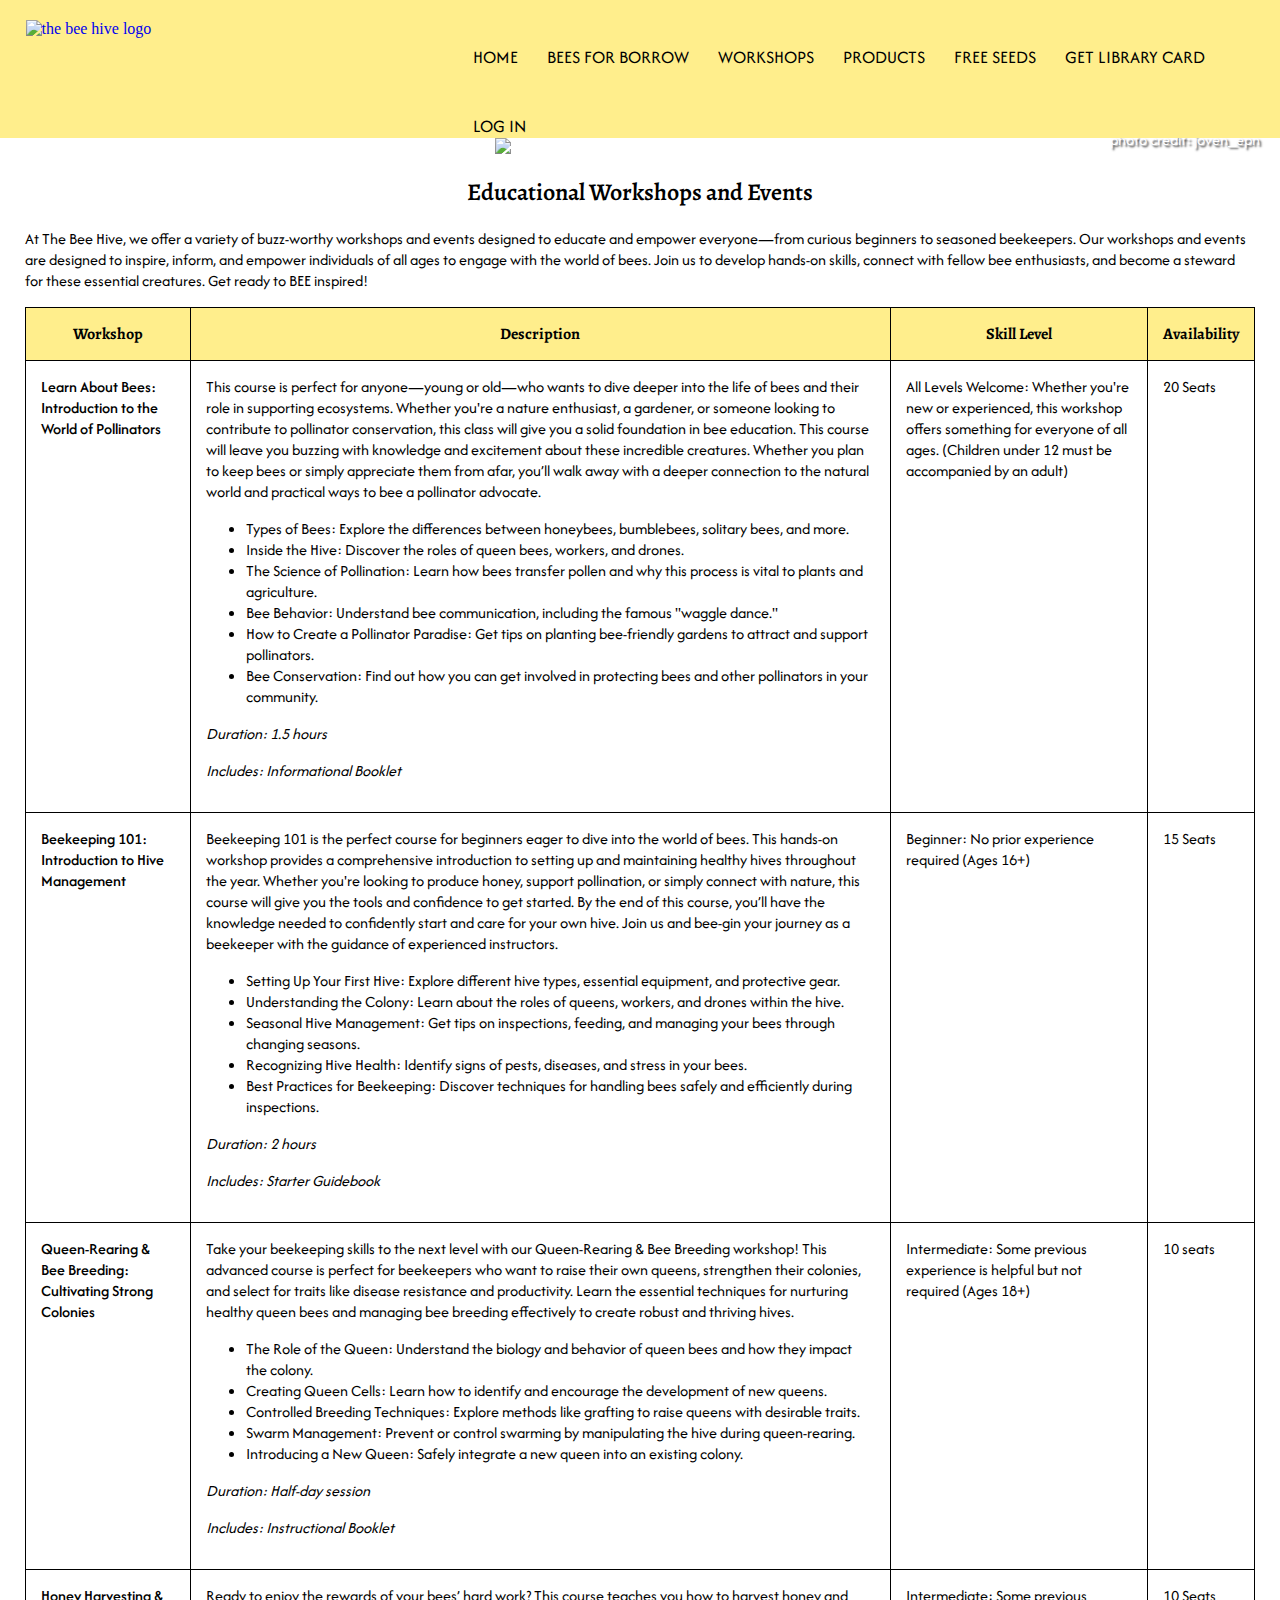
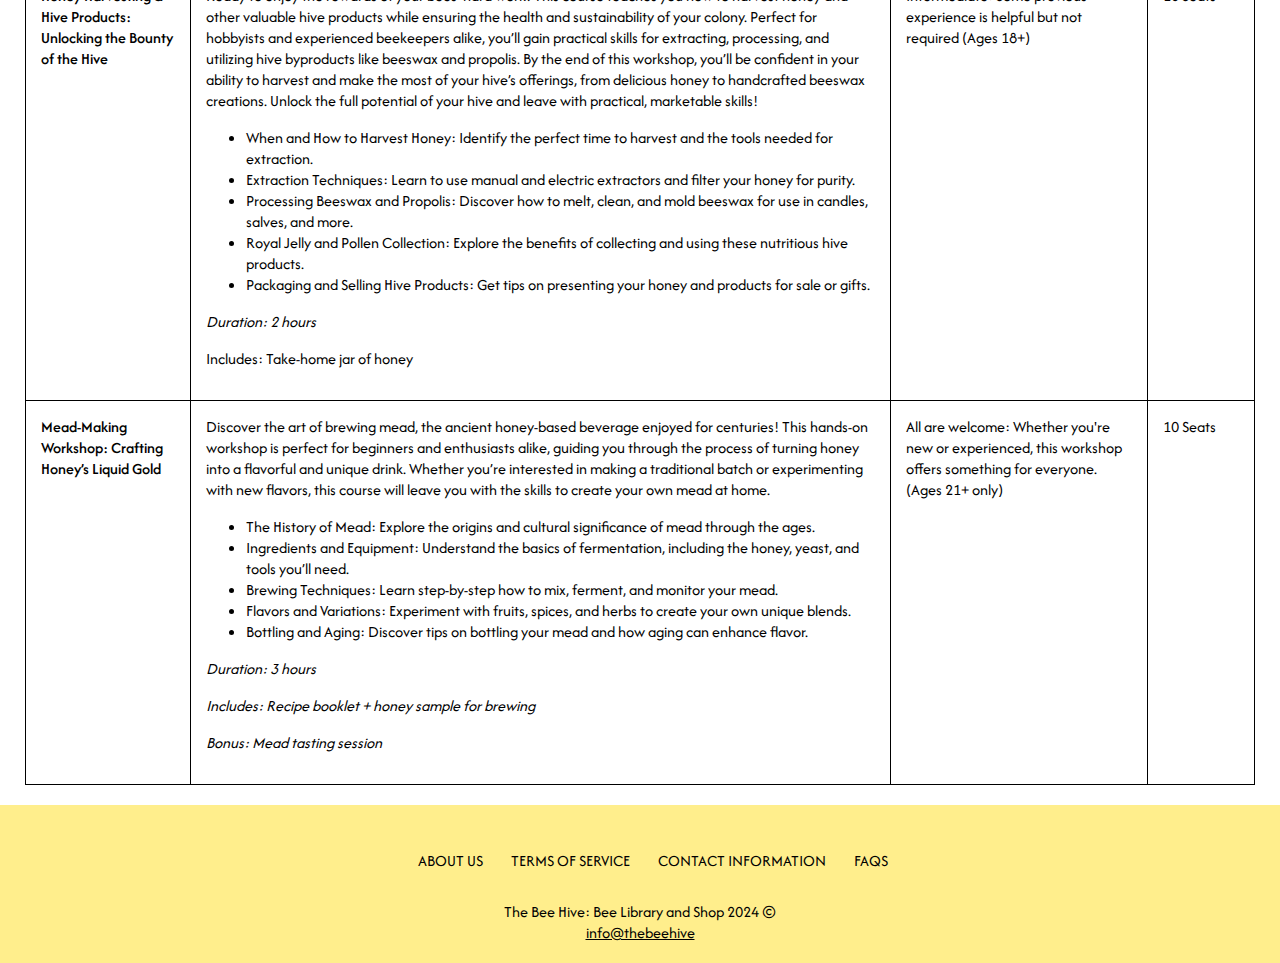
==== workshop.html @ 7d41d419 "Add files via upload" ====
<!DOCTYPE html> 
<html lang="en">
    <head>
        <link href="index.css" rel="stylesheet" type="text/css">
        <link href="https://fonts.googleapis.com/css2?family=Afacad+Flux:wght@100..1000&family=Alegreya:ital,wght@0,400..900;1,400..900&family=Inter:ital,opsz,wght@0,14..32,100..900;1,14..32,100..900&display=swap" rel="stylesheet">
        <meta charset="UTF-8">
        <title>Workshops</title>
        <meta name="description" content="workshops">
        <meta name='keywords' content='HTML,webpage'>
        <meta name="author" content="Yuan Sciscent">
    </head>

    <body>
        <header>
            <div class="menu-bar">
                <div class="top-left">
                    <a href="index.html"><img src="logo_images/TheBeeHiveblack.png" alt="the bee hive logo" class="logo"></a>
                </div>
                <div class="top-right">
                    <nav class="nav-bar">
                    <ul>
                        <li><a href="index.html">Home</a></li>
                        <li><a href="borrowbees.html">Bees for Borrow</a></li>
                        <li><a href="#">Workshops</a></li>
                        <li><a href="products.html">Products</a></li>
                        <li><a href="freeseeds.html">Free Seeds</a></li>
                        <li><a href="librarycard.html">Get Library Card</a></li>
                        <li>LOG IN</li>
                    </ul>
                    </nav>
                </div>
            </div>
        </header>

            <div class="borrow-page">
                <div class="container">
                    <img src="beekeeper_images/2beekeepers1_joven_epn.png" alt="two beekeepers harvesting honey in a field" class="homephoto">
                        <div class="bottom-right">
                            <p>photo credit: joven_epn</p>
                        </div>
                </div>
                <div class="title">
                    <div class="heading">
                        <h2>Educational Workshops and Events</h2>
                    </div>
                    <div class="paragraph">
                        <p>At The Bee Hive, we offer a variety of buzz-worthy workshops and events designed to educate and empower everyone—from curious beginners to seasoned beekeepers. 
                        Our workshops and events are designed to inspire, inform, and empower individuals of all ages to engage with the world of bees. 
                        Join us to develop hands-on skills, connect with fellow bee enthusiasts, and become a steward for these essential creatures. 
                        Get ready to BEE inspired!</p>
                    </div>
                </div>
            </div>

         <table>
            <tr class="workshop-title">
                <th>Workshop</th>
                <th>Description</th>
                <th>Skill Level</th>
                <th>Availability</th>
            </tr>
            <tr>
                <td class="workshop-intro">Learn About Bees: Introduction to the World of Pollinators</td>
                <td> This course is perfect for anyone—young or old—who wants to dive deeper into the life of bees and their role in supporting ecosystems. 
                    Whether you're a nature enthusiast, a gardener, or someone looking to contribute to pollinator conservation, this class will give you a solid foundation in bee education.
                    This course will leave you buzzing with knowledge and excitement about these incredible creatures. 
                    Whether you plan to keep bees or simply appreciate them from afar, you’ll walk away with a deeper connection to the natural world and practical ways to bee a pollinator advocate.
                    <ul>
                        <li>Types of Bees: Explore the differences between honeybees, bumblebees, solitary bees, and more.</li>
                        <li>Inside the Hive: Discover the roles of queen bees, workers, and drones.</li>
                        <li>The Science of Pollination: Learn how bees transfer pollen and why this process is vital to plants and agriculture.</li>
                        <li>Bee Behavior: Understand bee communication, including the famous "waggle dance."</li>
                        <li>How to Create a Pollinator Paradise: Get tips on planting bee-friendly gardens to attract and support pollinators.</li>
                        <li>Bee Conservation: Find out how you can get involved in protecting bees and other pollinators in your community.</li>
                    </ul>
                        <div class="add-info-italics">
                            <p>Duration: 1.5 hours</p>
                            <p>Includes: Informational Booklet</p>
                        </div>
                </td>
                <td>All Levels Welcome: Whether you're new or experienced, this workshop offers something for everyone of all ages. (Children under 12 must be accompanied by an adult)</td>
                <td>20 Seats</td>
            </tr>
            <tr>
                <td class="workshop-intro">Beekeeping 101: Introduction to Hive Management</td>
                <td>Beekeeping 101 is the perfect course for beginners eager to dive into the world of bees. 
                    This hands-on workshop provides a comprehensive introduction to setting up and maintaining healthy hives throughout the year. 
                    Whether you're looking to produce honey, support pollination, or simply connect with nature, this course will give you the tools and confidence to get started.
                    By the end of this course, you’ll have the knowledge needed to confidently start and care for your own hive. 
                    Join us and bee-gin your journey as a beekeeper with the guidance of experienced instructors.
                    <ul>
                        <li>Setting Up Your First Hive: Explore different hive types, essential equipment, and protective gear.</li>
                        <li>Understanding the Colony: Learn about the roles of queens, workers, and drones within the hive.</li>
                        <li>Seasonal Hive Management: Get tips on inspections, feeding, and managing your bees through changing seasons.</li>
                        <li>Recognizing Hive Health: Identify signs of pests, diseases, and stress in your bees.</li>
                        <li>Best Practices for Beekeeping: Discover techniques for handling bees safely and efficiently during inspections.</li>
                    </ul>
                        <div class="add-info-italics">
                            <p>Duration: 2 hours</p>
                            <p>Includes: Starter Guidebook</p>
                        </div>
                </td>
                <td>Beginner: No prior experience required (Ages 16+)</td>
                <td>15 Seats</td>
            </tr>
            <tr>
                <td class="workshop-intro">Queen-Rearing & Bee Breeding: Cultivating Strong Colonies</td>
                <td>Take your beekeeping skills to the next level with our Queen-Rearing & Bee Breeding workshop! 
                    This advanced course is perfect for beekeepers who want to raise their own queens, strengthen their colonies, and select for traits like disease resistance and productivity. 
                    Learn the essential techniques for nurturing healthy queen bees and managing bee breeding effectively to create robust and thriving hives.
                    <ul>
                        <li>The Role of the Queen: Understand the biology and behavior of queen bees and how they impact the colony.</li>
                        <li>Creating Queen Cells: Learn how to identify and encourage the development of new queens.</li>
                        <li>Controlled Breeding Techniques: Explore methods like grafting to raise queens with desirable traits.</li>
                        <li>Swarm Management: Prevent or control swarming by manipulating the hive during queen-rearing.</li>
                        <li>Introducing a New Queen: Safely integrate a new queen into an existing colony.</li>
                    </ul>
                        <div class="add-info-italics">
                            <p>Duration: Half-day session</p>
                            <p>Includes: Instructional Booklet</p>
                        </div>
                </td>
                <td>Intermediate: Some previous experience is helpful but not required (Ages 18+)</td>
                <td>10 seats</td>
            </tr>
            <tr>
                <td class="workshop-intro">Honey Harvesting & Hive Products: Unlocking the Bounty of the Hive</td>
                <td>Ready to enjoy the rewards of your bees’ hard work? 
                    This course teaches you how to harvest honey and other valuable hive products while ensuring the health and sustainability of your colony. 
                    Perfect for hobbyists and experienced beekeepers alike, you’ll gain practical skills for extracting, processing, and utilizing hive byproducts like beeswax and propolis.
                    By the end of this workshop, you’ll be confident in your ability to harvest and make the most of your hive’s offerings, from delicious honey to handcrafted beeswax creations. 
                    Unlock the full potential of your hive and leave with practical, marketable skills!
                    <ul>
                        <li>When and How to Harvest Honey: Identify the perfect time to harvest and the tools needed for extraction.</li>
                        <li>Extraction Techniques: Learn to use manual and electric extractors and filter your honey for purity.</li>
                        <li>Processing Beeswax and Propolis: Discover how to melt, clean, and mold beeswax for use in candles, salves, and more.</li>
                        <li>Royal Jelly and Pollen Collection: Explore the benefits of collecting and using these nutritious hive products.</li>
                        <li>Packaging and Selling Hive Products: Get tips on presenting your honey and products for sale or gifts.</li>
                    </ul>
                        <div>
                            <p class="add-info-italics">Duration: 2 hours</p>
                            <p>Includes: Take-home jar of honey</p>
                        </div>
                </td>
                <td>Intermediate: Some previous experience is helpful but not required (Ages 18+)</td>
                <td>10 Seats</td>
            </tr>
            <tr>
                <td class="workshop-intro">Mead-Making Workshop: Crafting Honey’s Liquid Gold</td>
                <td>Discover the art of brewing mead, the ancient honey-based beverage enjoyed for centuries! 
                    This hands-on workshop is perfect for beginners and enthusiasts alike, guiding you through the process of turning honey into a flavorful and unique drink. 
                    Whether you’re interested in making a traditional batch or experimenting with new flavors, this course will leave you with the skills to create your own mead at home.
                    <ul>
                        <li>The History of Mead: Explore the origins and cultural significance of mead through the ages.</li>
                        <li>Ingredients and Equipment: Understand the basics of fermentation, including the honey, yeast, and tools you’ll need.</li>
                        <li>Brewing Techniques: Learn step-by-step how to mix, ferment, and monitor your mead.</li>
                        <li>Flavors and Variations: Experiment with fruits, spices, and herbs to create your own unique blends.</li>
                        <li>Bottling and Aging: Discover tips on bottling your mead and how aging can enhance flavor.</li>
                    </ul>
                        <div class="add-info-italics">
                            <p>Duration: 3 hours</p>
                            <p>Includes: Recipe booklet + honey sample for brewing</p>
                            <p>Bonus: Mead tasting session</p>
                        </div>
                </td>
                <td>All are welcome: Whether you're new or experienced, this workshop offers something for everyone. (Ages 21+ only)</td>
                <td>10 Seats</td>
            </tr>  
         </table>   


        <footer>
            <div class="footer-row">
                <div class="footer-about">
                    <nav class="nav-footer">
                    <ul>
                        <li><a href="#">About Us</a></li>
                        <li><a href="#">Terms of Service</a></li>
                        <li><a href="#">Contact information</a></li>
                        <li><a href="#">FAQs</a></li>
                    </ul>
                    </nav>
                </div>
                <div class="footer-copyright">
                    <p>The Bee Hive: Bee Library and Shop 2024 &#169;</p>
                </div>
                <div class="footer-email">
                    <a href="#">info@thebeehive</a>
                </div>
            </div>
        </footer>

    </body>

</html>
---- index.css ----
body {
    margin: 0px;
    padding: 0px;
}

header {
    background-color: #FFEE8C;
}

header::after {
    content: '';
    display: table;
    clear: both;
}

.logo {
    width: 30vw;
    height: auto;
    float: left;
    padding: 20px 0;
    padding-left: 2%;
    cursor: pointer;
}

.top-right {
    width: 65vw;
    float: right;
}

.nav-bar {
    font-family: 'Afacad Flux', 'Gill Sans', 'Gill Sans MT', Calibri, 'Trebuchet MS', sans-serif;
    font-weight: 400;
    font-size: large;
    padding-right: 6%;
}

nav ul {
    padding: 0%;
    margin: 0%;
    list-style-type: none;
}

nav li {
    display: inline-block;
    margin-left: 25px;
    padding-top: 45px;
    position: relative;
}

nav a {
    color: black;
    text-decoration: none;
    text-transform: uppercase;
}

.nav-bar a:hover {
    color: #FEB643;
    font-weight: 600;
}

.nav-bar a::after {
    content: '';
    display: block;
    height: 2px;
    background-color: #FEB643;
    position: absolute;
    width: 0%;
    transition: all ease-in-out 250ms;
}

nav a:hover::after {
    width: 100%;
}

.container {
    position: relative;
    text-align: center;
    color: white;
    overflow: hidden;
}

.centered {
    position: absolute;
    top: 50%;
    left: 50%;
    transform: translate(-50%, -50%);
    font-family: Alegreya, Georgia, 'Times New Roman', Times, serif;
    font-weight: 800;
    font-size: 30px;
    text-shadow: 5px 2px 2px white;
    color: black;
}

.container img {
    max-width: 100vw;
    height: 90%;
    margin-top: -100px;
    margin-bottom: -100px;
}

.bottom-right {
    position: absolute;
    bottom: -10px;
    right: 20px;
    font-family: 'Afacad Flux', 'Gill Sans', 'Gill Sans MT', Calibri, 'Trebuchet MS', sans-serif;
    color: white;
    text-shadow: 2px 2px 2px black;
    opacity: 75%;
}

footer{
    display: block;
    background-color: #FFEE8C;
    text-align: center;
    padding-bottom: 20px;
}

.footer-about {
    margin-top: 20px;
    margin-bottom: 0px;
}

.footer-copyright p{
    margin-top: 30px;
    margin-bottom: 0px;
}

.footer-email {
    font-family: 'Afacad Flux', 'Gill Sans', 'Gill Sans MT', Calibri, 'Trebuchet MS', sans-serif;
}

.footer-email a {
    color: black;
}

.nav-footer ul{
    font-family: 'Afacad Flux', 'Gill Sans', 'Gill Sans MT', Calibri, 'Trebuchet MS', sans-serif;
    padding: 0%;
    margin: 0%;
    list-style-type: none;
    transition-duration: 250s;
}

.nav-footer a:hover {
    font-weight: 500;
}

p {
    font-family: 'Afacad Flux', 'Gill Sans', 'Gill Sans MT', Calibri, 'Trebuchet MS', sans-serif;
}

h2 {
    font-family: Alegreya, Georgia, 'Times New Roman', Times, serif;
    font-weight: 600;
}

h4 {
    font-family: 'Afacad Flux', 'Gill Sans', 'Gill Sans MT', Calibri, 'Trebuchet MS', sans-serif;
    font-weight: 500;
    font-size: larger;
    text-decoration: underline;
}

.section-1 {
    padding: 0;
    margin: 0;
    list-style-type: none;
}

.small-bullet {
    font-family: 'Afacad Flux', 'Gill Sans', 'Gill Sans MT', Calibri, 'Trebuchet MS', sans-serif;
}

.section-2 {
    padding: 0;
    margin: 0;
    list-style-type: none;
}

.section-3 {
    padding: 0;
    margin: 0;
    list-style-type: none;
}

.section-4 {
    padding: 0;
    margin: 0;
    list-style-type: none;
}

button {
    background-color: #FFEE8C;
    font-family: 'Afacad Flux', 'Gill Sans', 'Gill Sans MT', Calibri, 'Trebuchet MS', sans-serif;
    font-size: 15px;
    border: none;
    padding: 14px 60px;
    border-radius: 5px;
    transition-duration: 250ms;
    cursor: pointer;
}

.center-button {
    text-align: center;
}

button:hover {
    background-color: #FEB643;
    color: white;
}

#about-paragraph {
    padding-right: 25px;
    padding-left: 25px;
}

.about-offerings {
    padding-right: 25px;
    padding-left: 25px;
    text-align: center;
}

.join-part {
    padding-right: 25px;
    padding-left: 25px;
    text-align: center;
}

#join-paragraph {
    padding-right: 25px;
    padding-left: 25px;
}

ul a {
    color: black;
}

/* Workshop */

table, th, td {
    padding-right: 0px;
    padding-left: 0px;
    margin-left: 25px;
    margin-right: 25px;
    border: .5px solid black; 
    border-collapse: collapse;
}

th {
    padding: 15px;
    font-family: Alegreya, Georgia, 'Times New Roman', Times, serif;
}

td {
    padding: 15px;
    vertical-align: top;
    font-family: 'Afacad Flux', 'Gill Sans', 'Gill Sans MT', Calibri, 'Trebuchet MS', sans-serif;
}

.add-info-italics {
    font-style: italic;
}

.workshop-intro {
    font-weight: 500;
}

.workshop-intro:hover {
    cursor: pointer;
    background-color: #FEB643;
}

.workshop-title {
    background-color: #FFEE8C;
}

.title {
    padding-right: 25px;
    padding-left: 25px;
}

.heading {
    font-family: Alegreya, Georgia, 'Times New Roman', Times, serif;
    font-weight: 600;
    text-align: center;
}

.paragraph {
    font-family: 'Afacad Flux', 'Gill Sans', 'Gill Sans MT', Calibri, 'Trebuchet MS', sans-serif;
}

/* Library Card */

.container-apply img {
    max-width: 100vw;
    height: 90%;
    margin-top: -50px;
    margin-bottom: -50px;
}

.container-apply {
    position: relative;
    color: black;
    overflow: hidden;
}

.center-left {
    position: absolute;
    top: 50%;
    left: 30%;
    transform: translate(-50%, -50%);
    padding-right: 20px;
    float: left;
    font-family: Alegreya, Georgia, 'Times New Roman', Times, serif;
}

ol {
    font-family: 'Afacad Flux', 'Gill Sans', 'Gill Sans MT', Calibri, 'Trebuchet MS', sans-serif;
}

h3 {
    font-family: Alegreya, Georgia, 'Times New Roman', Times, serif;
    padding-left: 20px;
}

.list {
    padding-bottom: 20px;
}

/* Borrow Bees */

.available-bees {
    max-width: 600px;
    margin: auto;
    text-align: center;
    font-family: 'Afacad Flux', 'Gill Sans', 'Gill Sans MT', Calibri, 'Trebuchet MS', sans-serif;
}

.bees {
    border: hidden;
    margin-left: auto;
    margin-right: auto;
    
}

.space-below {
    padding-bottom: 19px;
}

.visit-us {
    text-align: center;
}

.address {
    cursor: pointer;
}

/* Free Seeds  */

.container-seeds img {
    max-width: 100vw;
    height: 90%;
    margin-top: -40px;
    margin-bottom: -50px;
}

.container-seeds {
    position: relative;
    color: black;
    overflow: hidden;
    text-align: right;
}

.center-right {
    position: absolute;
    top: 50%;
    left: 70%;
    transform: translate(-50%, -50%);
    padding-left: 20px;
    float: right;
    font-family: Alegreya, Georgia, 'Times New Roman', Times, serif;
}

/* position: absolute;
    top: 50%;
    left: 30%;
    transform: translate(-50%, -50%);
    padding-right: 20px;
    float: left; */

    /* max-width: 100vw;
    height: 90%;
    margin-top: -50px;
    margin-bottom: -50px; */
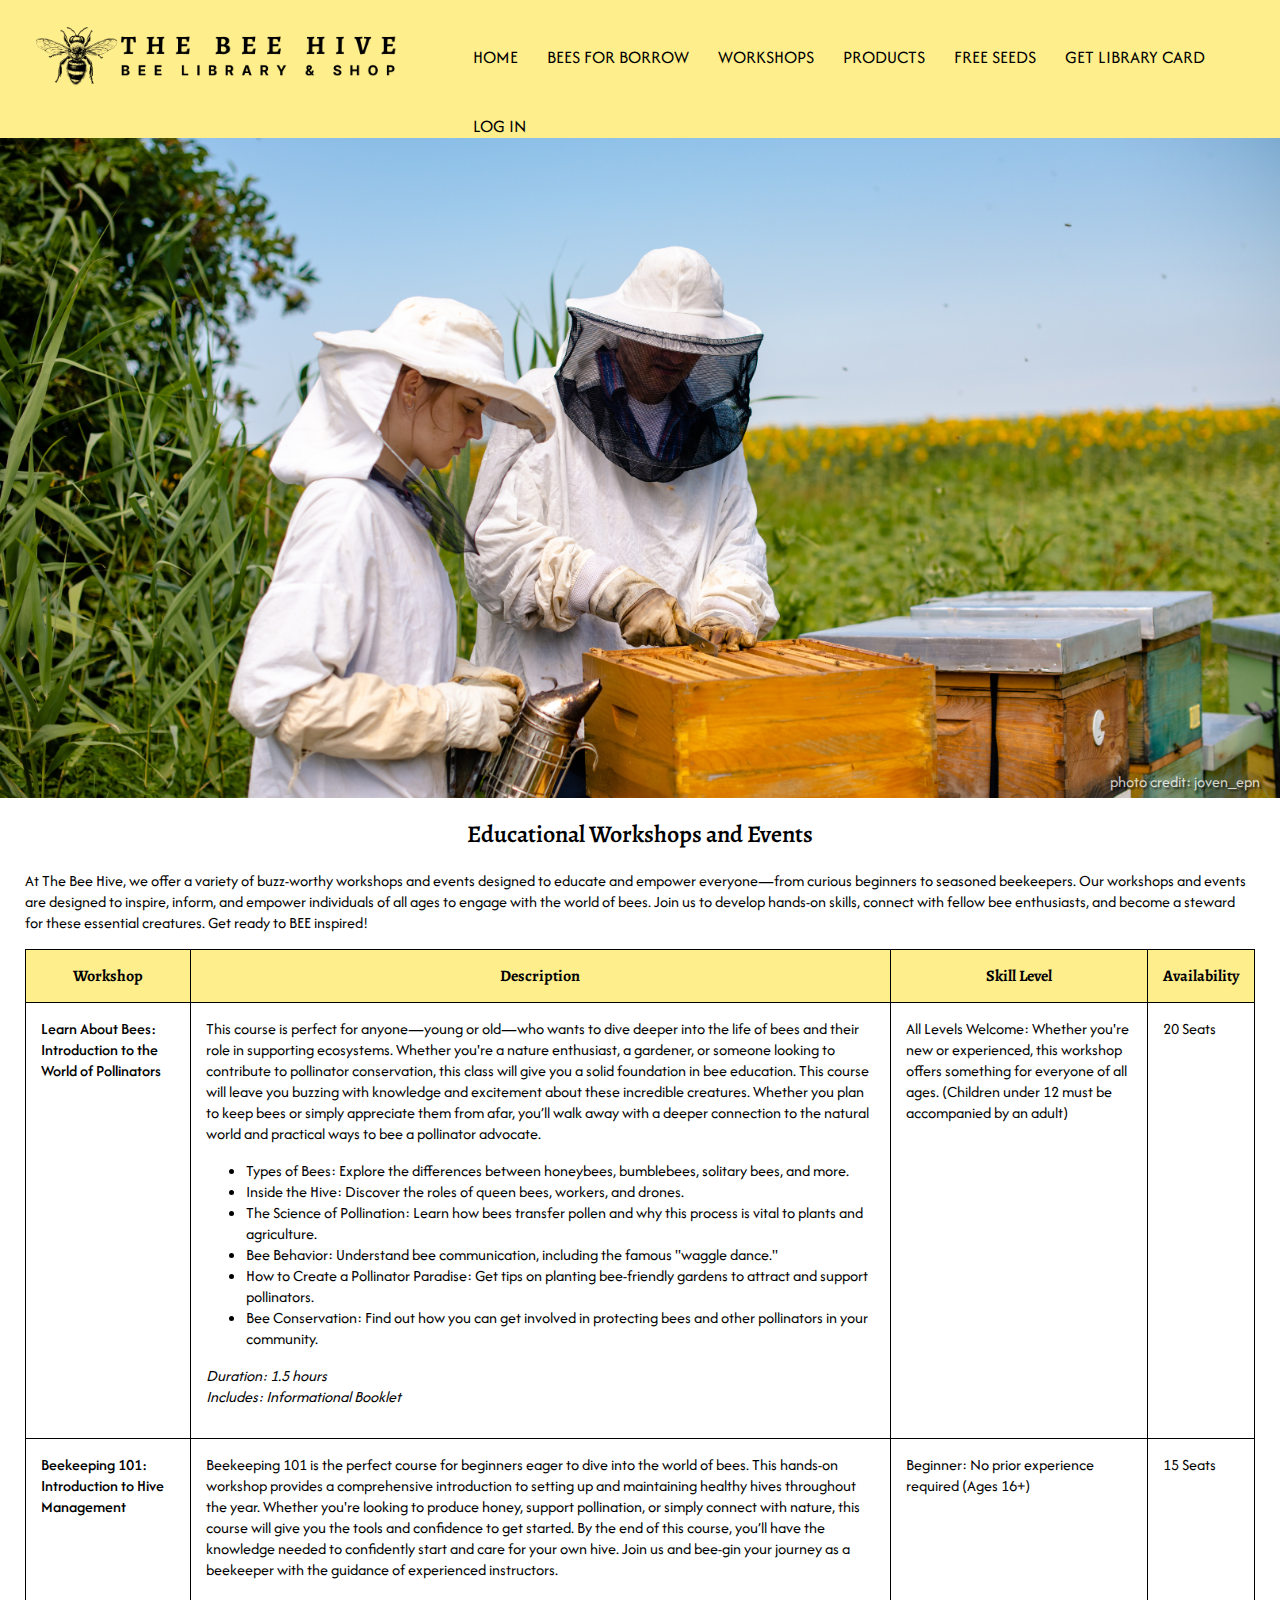
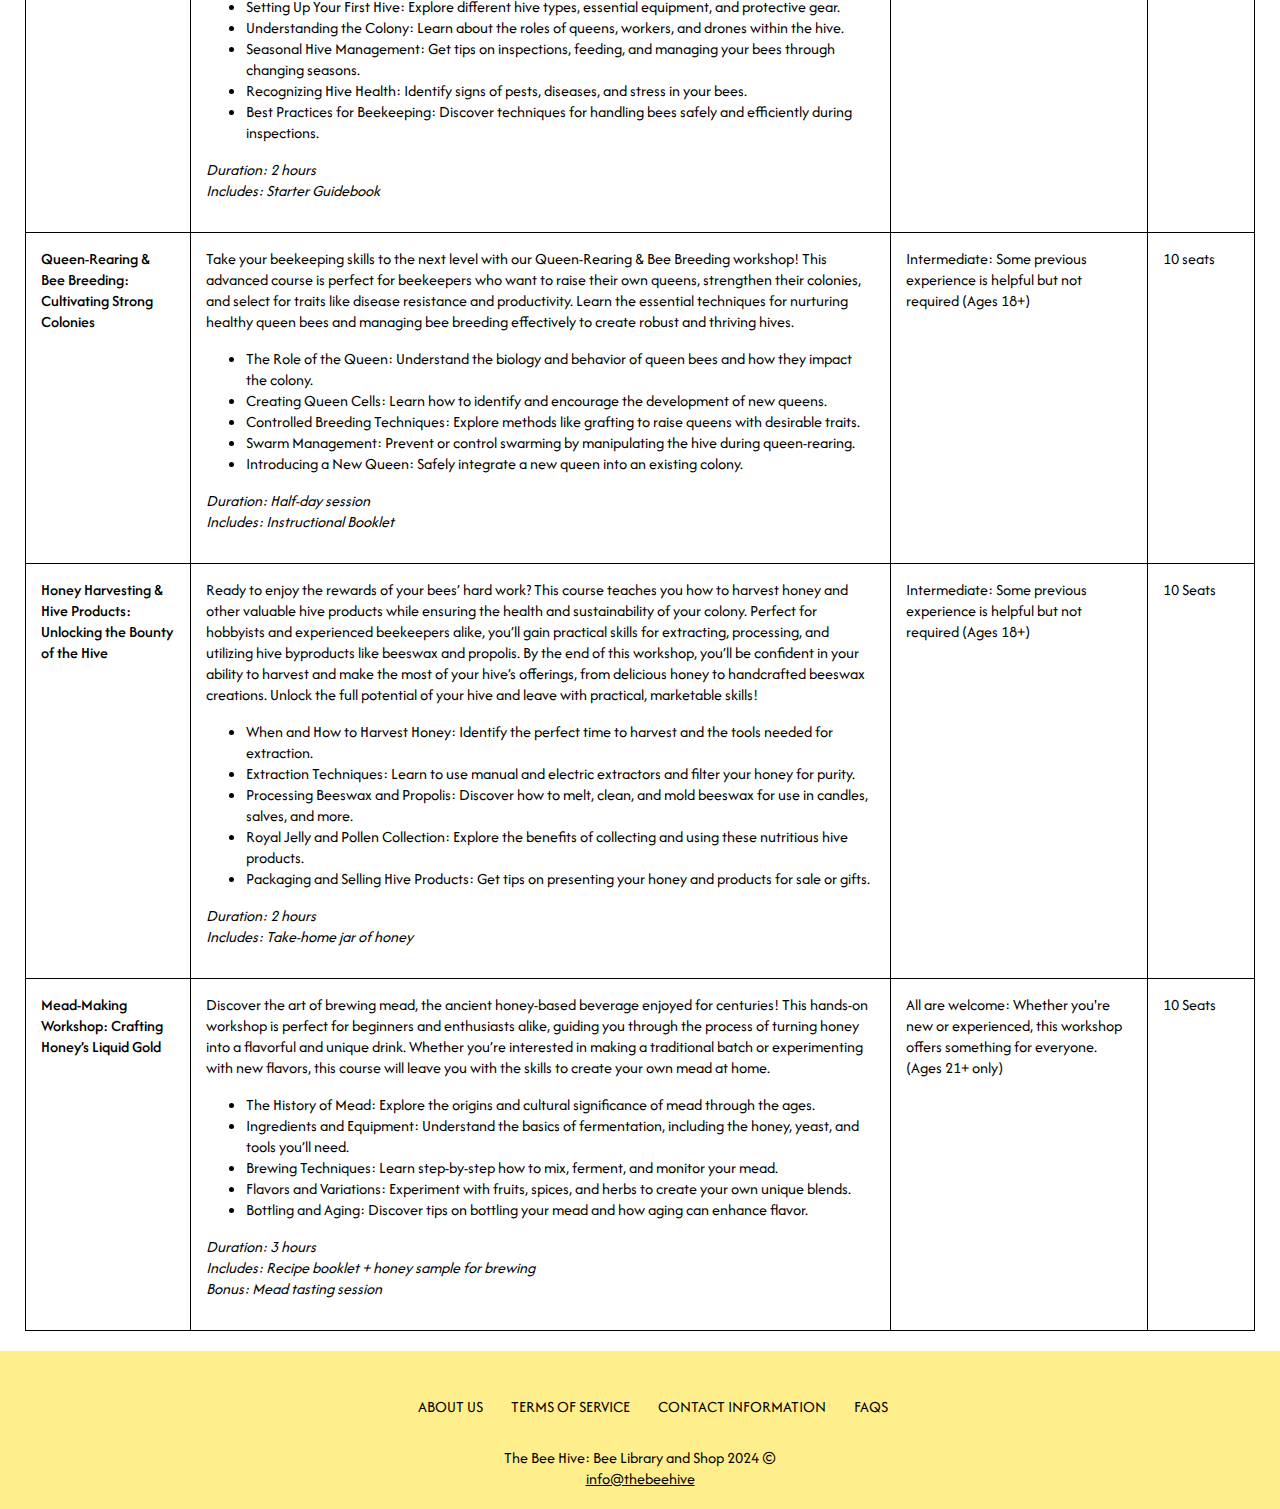
==== commit cc7fc668: "Update workshop.html" ====
--- a/workshop.html
+++ b/workshop.html
@@ -74,8 +74,7 @@
                         <li>Bee Conservation: Find out how you can get involved in protecting bees and other pollinators in your community.</li>
                     </ul>
                         <div class="add-info-italics">
-                            <p>Duration: 1.5 hours</p>
-                            <p>Includes: Informational Booklet</p>
+                            <p>Duration: 1.5 hours<br>Includes: Informational Booklet</p>
                         </div>
                 </td>
                 <td>All Levels Welcome: Whether you're new or experienced, this workshop offers something for everyone of all ages. (Children under 12 must be accompanied by an adult)</td>
@@ -96,8 +95,7 @@
                         <li>Best Practices for Beekeeping: Discover techniques for handling bees safely and efficiently during inspections.</li>
                     </ul>
                         <div class="add-info-italics">
-                            <p>Duration: 2 hours</p>
-                            <p>Includes: Starter Guidebook</p>
+                            <p>Duration: 2 hours<br>Includes: Starter Guidebook</p>
                         </div>
                 </td>
                 <td>Beginner: No prior experience required (Ages 16+)</td>
@@ -116,8 +114,7 @@
                         <li>Introducing a New Queen: Safely integrate a new queen into an existing colony.</li>
                     </ul>
                         <div class="add-info-italics">
-                            <p>Duration: Half-day session</p>
-                            <p>Includes: Instructional Booklet</p>
+                            <p>Duration: Half-day session<br>Includes: Instructional Booklet</p>
                         </div>
                 </td>
                 <td>Intermediate: Some previous experience is helpful but not required (Ages 18+)</td>
@@ -138,8 +135,7 @@
                         <li>Packaging and Selling Hive Products: Get tips on presenting your honey and products for sale or gifts.</li>
                     </ul>
                         <div>
-                            <p class="add-info-italics">Duration: 2 hours</p>
-                            <p>Includes: Take-home jar of honey</p>
+                            <p class="add-info-italics">Duration: 2 hours<br>Includes: Take-home jar of honey</p>
                         </div>
                 </td>
                 <td>Intermediate: Some previous experience is helpful but not required (Ages 18+)</td>
@@ -158,9 +154,7 @@
                         <li>Bottling and Aging: Discover tips on bottling your mead and how aging can enhance flavor.</li>
                     </ul>
                         <div class="add-info-italics">
-                            <p>Duration: 3 hours</p>
-                            <p>Includes: Recipe booklet + honey sample for brewing</p>
-                            <p>Bonus: Mead tasting session</p>
+                            <p>Duration: 3 hours<br>Includes: Recipe booklet + honey sample for brewing<br>Bonus: Mead tasting session</p>
                         </div>
                 </td>
                 <td>All are welcome: Whether you're new or experienced, this workshop offers something for everyone. (Ages 21+ only)</td>
@@ -192,4 +186,4 @@
 
     </body>
 
-</html>+</html>
--- a/index.css
+++ b/index.css
@@ -26,6 +26,8 @@
     width: 65vw;
     float: right;
 }
+
+/* help with nav-bar: https://www.youtube.com/watch?v=FEmysQARWFU */
 
 .nav-bar {
     font-family: 'Afacad Flux', 'Gill Sans', 'Gill Sans MT', Calibri, 'Trebuchet MS', sans-serif;
@@ -72,6 +74,10 @@
     width: 100%;
 }
 
+/* help with nav-bar: https://www.youtube.com/watch?v=FEmysQARWFU */
+
+/* help with text on top of image: https://www.w3schools.com/howto/howto_css_image_text.asp */
+
 .container {
     position: relative;
     text-align: center;
@@ -107,6 +113,8 @@
     text-shadow: 2px 2px 2px black;
     opacity: 75%;
 }
+
+/* help with text on top of image: https://www.w3schools.com/howto/howto_css_image_text.asp */
 
 footer{
     display: block;
